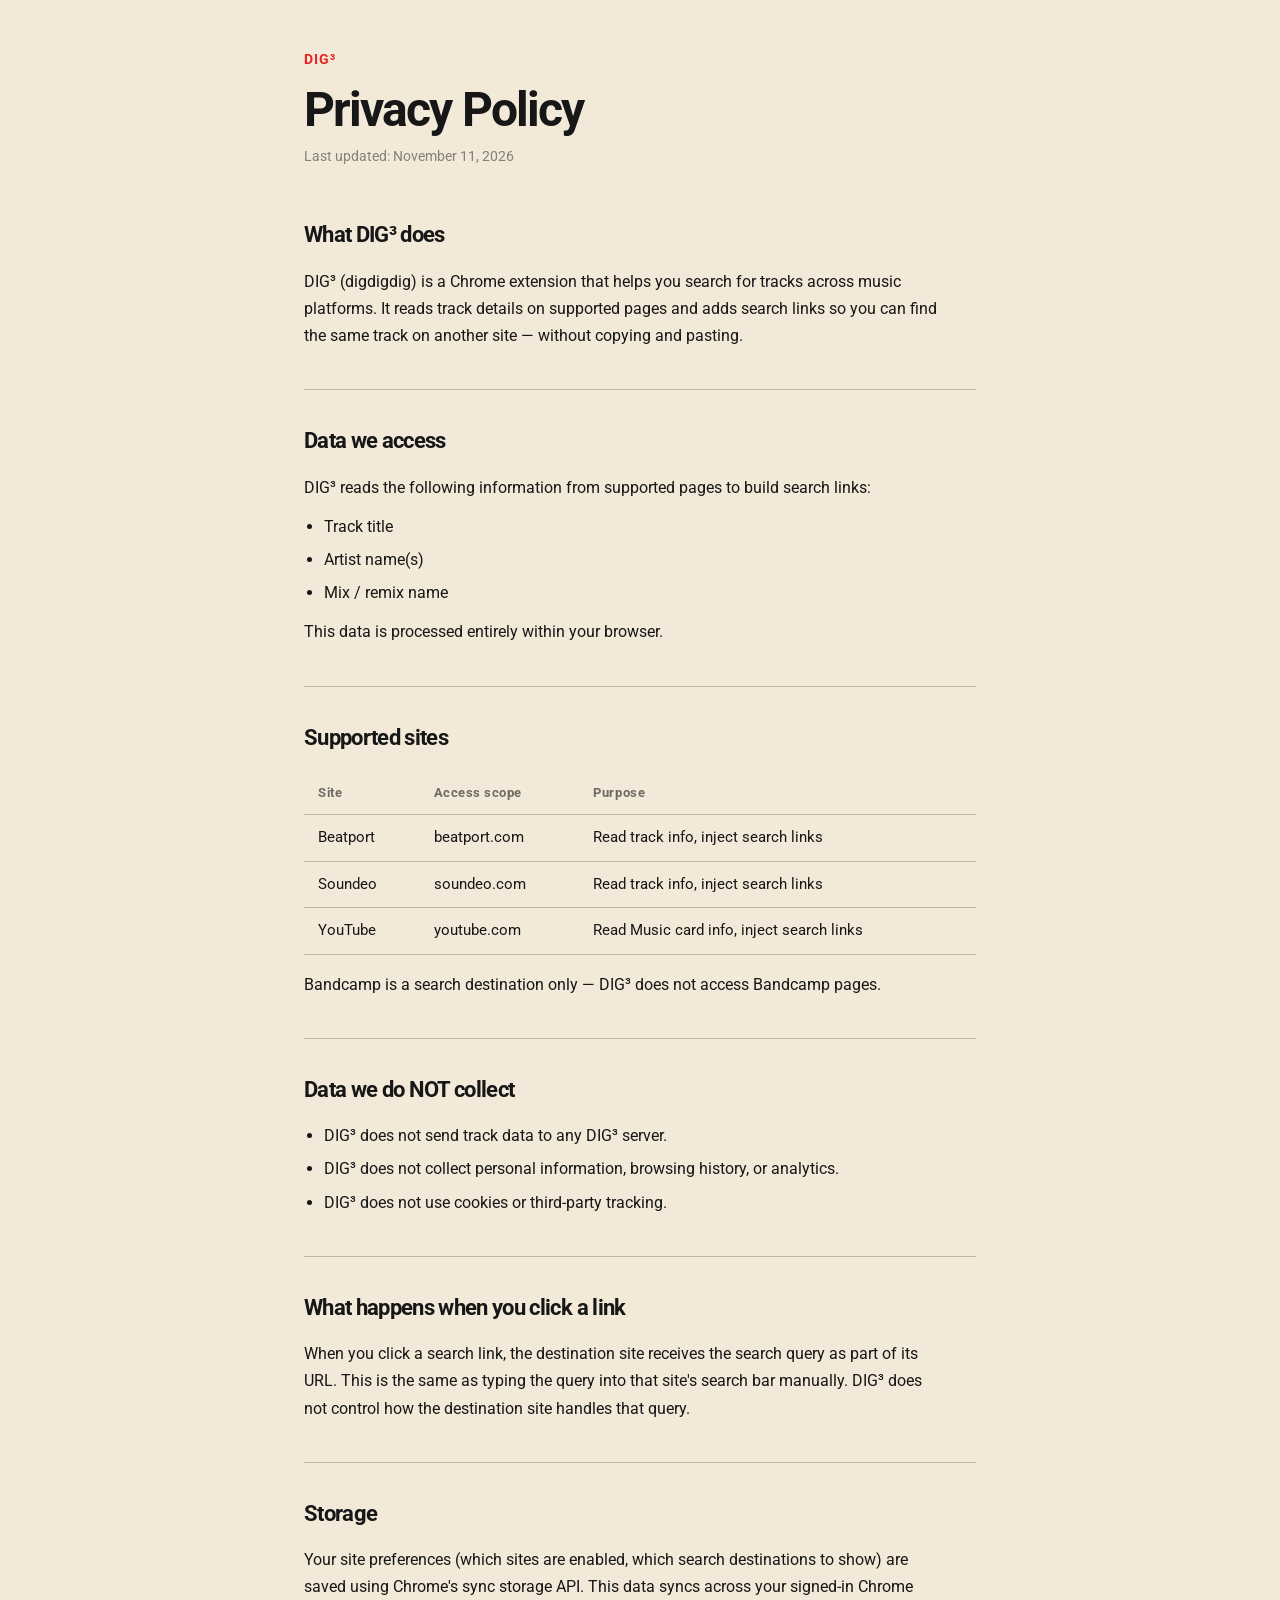
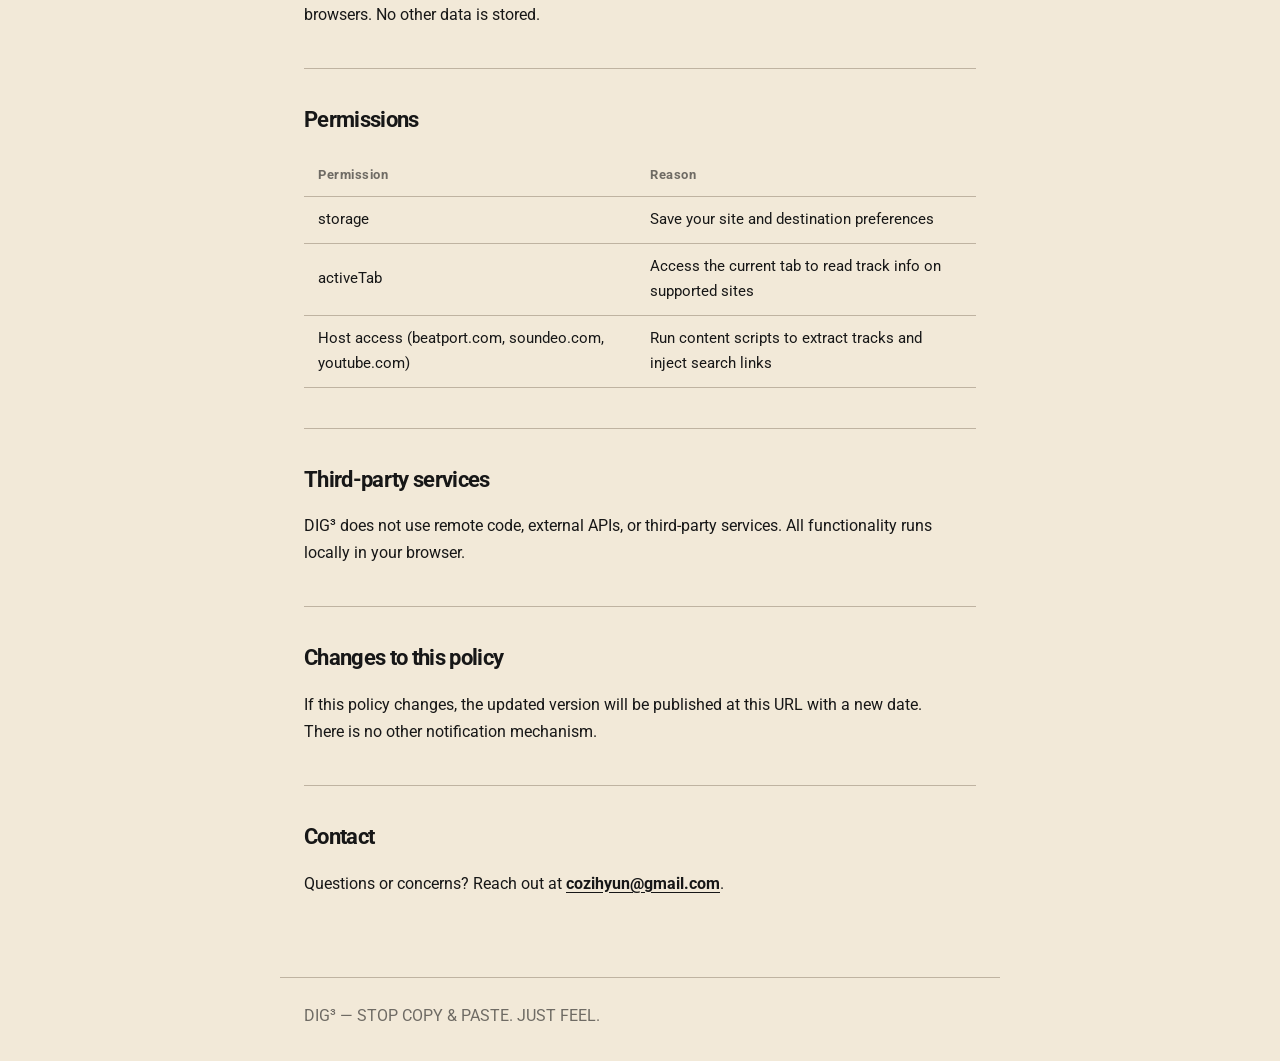
==== index.html @ 4649af49 "init: add privacy policy page and README" ====
<!doctype html>
<html lang="en">
  <head>
    <meta charset="UTF-8" />
    <meta name="viewport" content="width=device-width, initial-scale=1.0" />
    <title>Privacy Policy — DIG³</title>
    <style>
      @import url('https://fonts.googleapis.com/css2?family=Roboto:wght@400;700&display=swap');

      * { margin: 0; padding: 0; box-sizing: border-box; }

      body {
        background: #f2e9d8;
        color: #171717;
        font-family: Roboto, Arial, sans-serif;
        line-height: 1.7;
      }

      main {
        max-width: 720px;
        margin: 0 auto;
        padding: 48px 24px 80px;
      }

      .brand {
        font-size: 14px;
        font-weight: 700;
        color: #e52320;
        letter-spacing: 0.08em;
        margin-bottom: 12px;
      }

      h1 {
        font-size: clamp(32px, 5vw, 48px);
        letter-spacing: -0.04em;
        line-height: 1.1;
        margin-bottom: 8px;
      }

      .updated {
        font-size: 14px;
        color: rgb(23 23 23 / 0.5);
        margin-bottom: 48px;
      }

      h2 {
        font-size: 22px;
        letter-spacing: -0.03em;
        margin: 40px 0 14px;
        padding-top: 32px;
        border-top: 1px solid #bfb3a1;
      }

      h2:first-of-type {
        margin-top: 0;
        padding-top: 0;
        border-top: none;
      }

      p, li {
        font-size: 16px;
        max-width: 640px;
      }

      p + p {
        margin-top: 12px;
      }

      ul {
        margin: 12px 0;
        padding-left: 20px;
      }

      li {
        margin-bottom: 6px;
      }

      table {
        width: 100%;
        border-collapse: collapse;
        margin: 16px 0;
        font-size: 15px;
      }

      th, td {
        text-align: left;
        padding: 10px 14px;
        border-bottom: 1px solid #bfb3a1;
      }

      th {
        font-weight: 700;
        font-size: 13px;
        letter-spacing: 0.04em;
        color: rgb(23 23 23 / 0.6);
      }

      a {
        color: #171717;
        font-weight: 700;
        text-underline-offset: 3px;
      }

      footer {
        max-width: 720px;
        margin: 0 auto;
        padding: 24px 24px 32px;
        border-top: 1px solid #bfb3a1;
        font-size: 14px;
        color: rgb(23 23 23 / 0.6);
      }

      footer a {
        color: rgb(23 23 23 / 0.6);
      }

      @media (max-width: 480px) {
        main { padding: 32px 20px 56px; }
        h2 { font-size: 20px; }
      }
    </style>
  </head>
  <body>
    <main>
      <p class="brand">DIG³</p>
      <h1>Privacy Policy</h1>
      <p class="updated">Last updated: November 11, 2026</p>

      <h2>What DIG³ does</h2>
      <p>
        DIG³ (digdigdig) is a Chrome extension that helps you search for tracks
        across music platforms. It reads track details on supported pages and
        adds search links so you can find the same track on another site —
        without copying and pasting.
      </p>

      <h2>Data we access</h2>
      <p>
        DIG³ reads the following information from supported pages to build
        search links:
      </p>
      <ul>
        <li>Track title</li>
        <li>Artist name(s)</li>
        <li>Mix / remix name</li>
      </ul>
      <p>This data is processed entirely within your browser.</p>

      <h2>Supported sites</h2>
      <table>
        <thead>
          <tr>
            <th>Site</th>
            <th>Access scope</th>
            <th>Purpose</th>
          </tr>
        </thead>
        <tbody>
          <tr>
            <td>Beatport</td>
            <td>beatport.com</td>
            <td>Read track info, inject search links</td>
          </tr>
          <tr>
            <td>Soundeo</td>
            <td>soundeo.com</td>
            <td>Read track info, inject search links</td>
          </tr>
          <tr>
            <td>YouTube</td>
            <td>youtube.com</td>
            <td>Read Music card info, inject search links</td>
          </tr>
        </tbody>
      </table>
      <p>
        Bandcamp is a search destination only — DIG³ does not access Bandcamp
        pages.
      </p>

      <h2>Data we do NOT collect</h2>
      <ul>
        <li>DIG³ does not send track data to any DIG³ server.</li>
        <li>DIG³ does not collect personal information, browsing history, or analytics.</li>
        <li>DIG³ does not use cookies or third-party tracking.</li>
      </ul>

      <h2>What happens when you click a link</h2>
      <p>
        When you click a search link, the destination site receives the search
        query as part of its URL. This is the same as typing the query into
        that site's search bar manually. DIG³ does not control how the
        destination site handles that query.
      </p>

      <h2>Storage</h2>
      <p>
        Your site preferences (which sites are enabled, which search
        destinations to show) are saved using Chrome's sync storage API. This
        data syncs across your signed-in Chrome browsers. No other data is
        stored.
      </p>

      <h2>Permissions</h2>
      <table>
        <thead>
          <tr>
            <th>Permission</th>
            <th>Reason</th>
          </tr>
        </thead>
        <tbody>
          <tr>
            <td>storage</td>
            <td>Save your site and destination preferences</td>
          </tr>
          <tr>
            <td>activeTab</td>
            <td>Access the current tab to read track info on supported sites</td>
          </tr>
          <tr>
            <td>Host access (beatport.com, soundeo.com, youtube.com)</td>
            <td>Run content scripts to extract tracks and inject search links</td>
          </tr>
        </tbody>
      </table>

      <h2>Third-party services</h2>
      <p>
        DIG³ does not use remote code, external APIs, or third-party services.
        All functionality runs locally in your browser.
      </p>

      <h2>Changes to this policy</h2>
      <p>
        If this policy changes, the updated version will be published at this
        URL with a new date. There is no other notification mechanism.
      </p>

      <h2>Contact</h2>
      <p>
        Questions or concerns? Reach out at
        <a href="mailto:cozihyun@gmail.com">cozihyun@gmail.com</a>.
      </p>
    </main>
    <footer>
      <p>DIG³ — STOP COPY & PASTE. JUST FEEL.</p>
    </footer>
  </body>
</html>
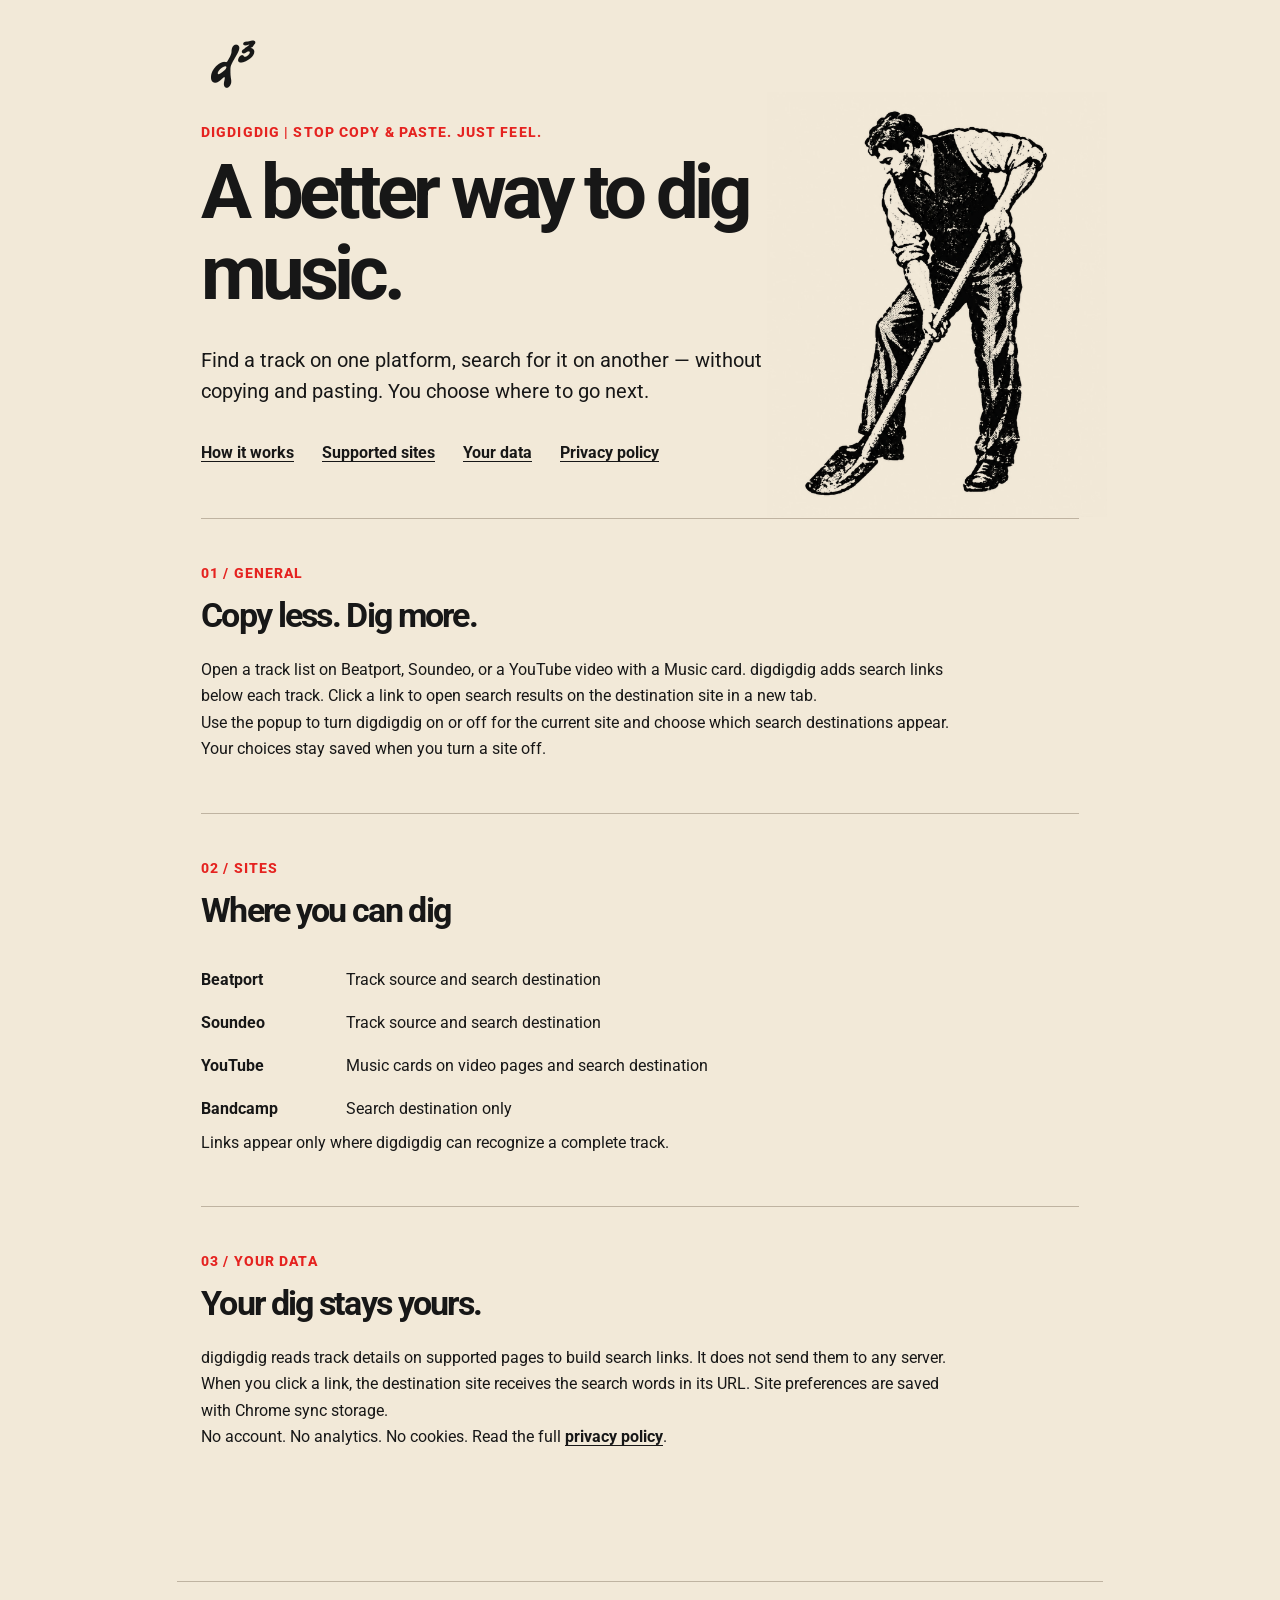
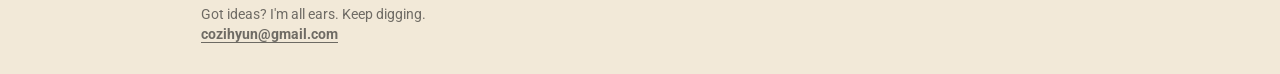
==== commit 488a2531: "feat: landing page, privacy page, shared styles, favicon Split index.html into landing page and sepa" ====
--- a/index.html
+++ b/index.html
@@ -3,248 +3,75 @@
   <head>
     <meta charset="UTF-8" />
     <meta name="viewport" content="width=device-width, initial-scale=1.0" />
-    <title>Privacy Policy — DIG³</title>
-    <style>
-      @import url('https://fonts.googleapis.com/css2?family=Roboto:wght@400;700&display=swap');
-
-      * { margin: 0; padding: 0; box-sizing: border-box; }
-
-      body {
-        background: #f2e9d8;
-        color: #171717;
-        font-family: Roboto, Arial, sans-serif;
-        line-height: 1.7;
-      }
-
-      main {
-        max-width: 720px;
-        margin: 0 auto;
-        padding: 48px 24px 80px;
-      }
-
-      .brand {
-        font-size: 14px;
-        font-weight: 700;
-        color: #e52320;
-        letter-spacing: 0.08em;
-        margin-bottom: 12px;
-      }
-
-      h1 {
-        font-size: clamp(32px, 5vw, 48px);
-        letter-spacing: -0.04em;
-        line-height: 1.1;
-        margin-bottom: 8px;
-      }
-
-      .updated {
-        font-size: 14px;
-        color: rgb(23 23 23 / 0.5);
-        margin-bottom: 48px;
-      }
-
-      h2 {
-        font-size: 22px;
-        letter-spacing: -0.03em;
-        margin: 40px 0 14px;
-        padding-top: 32px;
-        border-top: 1px solid #bfb3a1;
-      }
-
-      h2:first-of-type {
-        margin-top: 0;
-        padding-top: 0;
-        border-top: none;
-      }
-
-      p, li {
-        font-size: 16px;
-        max-width: 640px;
-      }
-
-      p + p {
-        margin-top: 12px;
-      }
-
-      ul {
-        margin: 12px 0;
-        padding-left: 20px;
-      }
-
-      li {
-        margin-bottom: 6px;
-      }
-
-      table {
-        width: 100%;
-        border-collapse: collapse;
-        margin: 16px 0;
-        font-size: 15px;
-      }
-
-      th, td {
-        text-align: left;
-        padding: 10px 14px;
-        border-bottom: 1px solid #bfb3a1;
-      }
-
-      th {
-        font-weight: 700;
-        font-size: 13px;
-        letter-spacing: 0.04em;
-        color: rgb(23 23 23 / 0.6);
-      }
-
-      a {
-        color: #171717;
-        font-weight: 700;
-        text-underline-offset: 3px;
-      }
-
-      footer {
-        max-width: 720px;
-        margin: 0 auto;
-        padding: 24px 24px 32px;
-        border-top: 1px solid #bfb3a1;
-        font-size: 14px;
-        color: rgb(23 23 23 / 0.6);
-      }
-
-      footer a {
-        color: rgb(23 23 23 / 0.6);
-      }
-
-      @media (max-width: 480px) {
-        main { padding: 32px 20px 56px; }
-        h2 { font-size: 20px; }
-      }
-    </style>
+    <title>digdigdig — A better way to dig music.</title>
+    <link rel="icon" type="image/png" href="imgs/favicon.png" />
+    <link rel="stylesheet" href="./style.css" />
   </head>
   <body>
     <main>
-      <p class="brand">DIG³</p>
-      <h1>Privacy Policy</h1>
-      <p class="updated">Last updated: November 11, 2026</p>
+      <header>
+        <img class="logo" src="imgs/logo.png" alt="digdigdig" width="64" height="64" />
+        <p class="tagline">DIGDIGDIG | STOP COPY &amp; PASTE. JUST FEEL.</p>
+        <h1>A better way to dig music.</h1>
+        <p class="intro">
+          Find a track on one platform, search for it on another —
+          without copying and pasting.
+          You choose where to go next.
+        </p>
+        <img class="hero-illustration" src="imgs/illust-01.webp" alt="" aria-hidden="true" />
+        <nav aria-label="Page sections">
+          <a href="#general">How it works</a>
+          <a href="#sites">Supported sites</a>
+          <a href="#data">Your data</a>
+          <a href="privacy.html">Privacy policy</a>
+        </nav>
+      </header>
 
-      <h2>What DIG³ does</h2>
-      <p>
-        DIG³ (digdigdig) is a Chrome extension that helps you search for tracks
-        across music platforms. It reads track details on supported pages and
-        adds search links so you can find the same track on another site —
-        without copying and pasting.
-      </p>
+      <section id="general">
+        <p class="section-label">01 / GENERAL</p>
+        <h2>Copy less. Dig more.</h2>
+        <p>
+          Open a track list on Beatport, Soundeo, or a YouTube video with a
+          Music card. digdigdig adds search links below each track. Click a
+          link to open search results on the destination site in a new tab.
+        </p>
+        <p>
+          Use the popup to turn digdigdig on or off for the current site and
+          choose which search destinations appear. Your choices stay saved
+          when you turn a site off.
+        </p>
+      </section>
 
-      <h2>Data we access</h2>
-      <p>
-        DIG³ reads the following information from supported pages to build
-        search links:
-      </p>
-      <ul>
-        <li>Track title</li>
-        <li>Artist name(s)</li>
-        <li>Mix / remix name</li>
-      </ul>
-      <p>This data is processed entirely within your browser.</p>
+      <section id="sites">
+        <p class="section-label">02 / SITES</p>
+        <h2>Where you can dig</h2>
+        <dl>
+          <div><dt>Beatport</dt><dd>Track source and search destination</dd></div>
+          <div><dt>Soundeo</dt><dd>Track source and search destination</dd></div>
+          <div><dt>YouTube</dt><dd>Music cards on video pages and search destination</dd></div>
+          <div><dt>Bandcamp</dt><dd>Search destination only</dd></div>
+        </dl>
+        <p>Links appear only where digdigdig can recognize a complete track.</p>
+      </section>
 
-      <h2>Supported sites</h2>
-      <table>
-        <thead>
-          <tr>
-            <th>Site</th>
-            <th>Access scope</th>
-            <th>Purpose</th>
-          </tr>
-        </thead>
-        <tbody>
-          <tr>
-            <td>Beatport</td>
-            <td>beatport.com</td>
-            <td>Read track info, inject search links</td>
-          </tr>
-          <tr>
-            <td>Soundeo</td>
-            <td>soundeo.com</td>
-            <td>Read track info, inject search links</td>
-          </tr>
-          <tr>
-            <td>YouTube</td>
-            <td>youtube.com</td>
-            <td>Read Music card info, inject search links</td>
-          </tr>
-        </tbody>
-      </table>
-      <p>
-        Bandcamp is a search destination only — DIG³ does not access Bandcamp
-        pages.
-      </p>
-
-      <h2>Data we do NOT collect</h2>
-      <ul>
-        <li>DIG³ does not send track data to any DIG³ server.</li>
-        <li>DIG³ does not collect personal information, browsing history, or analytics.</li>
-        <li>DIG³ does not use cookies or third-party tracking.</li>
-      </ul>
-
-      <h2>What happens when you click a link</h2>
-      <p>
-        When you click a search link, the destination site receives the search
-        query as part of its URL. This is the same as typing the query into
-        that site's search bar manually. DIG³ does not control how the
-        destination site handles that query.
-      </p>
-
-      <h2>Storage</h2>
-      <p>
-        Your site preferences (which sites are enabled, which search
-        destinations to show) are saved using Chrome's sync storage API. This
-        data syncs across your signed-in Chrome browsers. No other data is
-        stored.
-      </p>
-
-      <h2>Permissions</h2>
-      <table>
-        <thead>
-          <tr>
-            <th>Permission</th>
-            <th>Reason</th>
-          </tr>
-        </thead>
-        <tbody>
-          <tr>
-            <td>storage</td>
-            <td>Save your site and destination preferences</td>
-          </tr>
-          <tr>
-            <td>activeTab</td>
-            <td>Access the current tab to read track info on supported sites</td>
-          </tr>
-          <tr>
-            <td>Host access (beatport.com, soundeo.com, youtube.com)</td>
-            <td>Run content scripts to extract tracks and inject search links</td>
-          </tr>
-        </tbody>
-      </table>
-
-      <h2>Third-party services</h2>
-      <p>
-        DIG³ does not use remote code, external APIs, or third-party services.
-        All functionality runs locally in your browser.
-      </p>
-
-      <h2>Changes to this policy</h2>
-      <p>
-        If this policy changes, the updated version will be published at this
-        URL with a new date. There is no other notification mechanism.
-      </p>
-
-      <h2>Contact</h2>
-      <p>
-        Questions or concerns? Reach out at
-        <a href="mailto:cozihyun@gmail.com">cozihyun@gmail.com</a>.
-      </p>
+      <section id="data">
+        <p class="section-label">03 / YOUR DATA</p>
+        <h2>Your dig stays yours.</h2>
+        <p>
+          digdigdig reads track details on supported pages to build search
+          links. It does not send them to any server. When you click a link,
+          the destination site receives the search words in its URL. Site
+          preferences are saved with Chrome sync storage.
+        </p>
+        <p>
+          No account. No analytics. No cookies. Read the full
+          <a href="privacy.html">privacy policy</a>.
+        </p>
+      </section>
     </main>
     <footer>
-      <p>DIG³ — STOP COPY & PASTE. JUST FEEL.</p>
+      <p>Got ideas? I'm all ears. Keep digging.</p>
+      <p><a href="mailto:cozihyun@gmail.com">cozihyun@gmail.com</a></p>
     </footer>
   </body>
 </html>
--- a/style.css
+++ b/style.css
@@ -0,0 +1,255 @@
+@import url('https://fonts.googleapis.com/css2?family=Roboto:wght@400;700;900&display=swap');
+
+* { margin: 0; padding: 0; box-sizing: border-box; }
+
+body {
+  background: #f2e9d8;
+  color: #171717;
+  font-family: Roboto, Arial, sans-serif;
+}
+
+main {
+  max-width: 926px;
+  margin: 0 auto;
+  padding: 32px 24px 80px;
+}
+
+/* Header */
+header {
+  position: relative;
+  padding-bottom: 56px;
+}
+
+.logo {
+  display: block;
+  width: 64px;
+  height: 64px;
+}
+
+.tagline,
+.section-label {
+  color: #e52320;
+  font-size: 14px;
+  font-weight: 800;
+  letter-spacing: 0.08em;
+}
+
+.tagline {
+  margin: 28px 0 12px;
+}
+
+h1 {
+  position: relative;
+  z-index: 1;
+  max-width: 650px;
+  margin: 0;
+  font-size: clamp(40px, 6vw, 76px);
+  line-height: 1.06;
+  letter-spacing: -0.065em;
+}
+
+.intro {
+  position: relative;
+  z-index: 1;
+  max-width: 620px;
+  margin: 32px 0 0;
+  font-size: 20px;
+  line-height: 1.55;
+}
+
+.hero-illustration {
+  position: absolute;
+  top: 60px;
+  right: -28px;
+  width: 340px;
+  height: auto;
+  mix-blend-mode: multiply;
+  pointer-events: none;
+}
+
+nav {
+  position: relative;
+  z-index: 1;
+  display: flex;
+  flex-wrap: wrap;
+  gap: 12px 28px;
+  margin-top: 36px;
+}
+
+/* Links */
+a {
+  color: #171717;
+  font-weight: 700;
+  text-underline-offset: 3px;
+}
+
+a:focus-visible {
+  outline: 2px solid #e52320;
+  outline-offset: 4px;
+}
+
+/* Sections */
+section {
+  padding: 46px 0 50px;
+  border-top: 1px solid #bfb3a1;
+}
+
+.section-label {
+  margin: 0 0 14px;
+}
+
+h2 {
+  margin: 0 0 22px;
+  font-size: 34px;
+  letter-spacing: -0.05em;
+}
+
+section p:not(.section-label) {
+  max-width: 760px;
+  line-height: 1.65;
+}
+
+/* Definition list */
+dl {
+  margin: 28px 0 0;
+}
+
+dl div {
+  display: flex;
+  gap: 20px;
+  padding: 12px 0;
+}
+
+dt {
+  flex: 0 0 125px;
+  font-weight: 700;
+}
+
+dd {
+  margin: 0;
+}
+
+/* Tables (privacy) */
+table {
+  width: 100%;
+  border-collapse: collapse;
+  margin: 16px 0;
+  font-size: 15px;
+}
+
+th, td {
+  text-align: left;
+  padding: 10px 14px;
+  border-bottom: 1px solid #bfb3a1;
+}
+
+th {
+  font-weight: 700;
+  font-size: 13px;
+  letter-spacing: 0.04em;
+  color: rgb(23 23 23 / 0.6);
+}
+
+/* Lists (privacy) */
+ul {
+  margin: 12px 0;
+  padding-left: 20px;
+  line-height: 1.65;
+}
+
+li {
+  margin-bottom: 6px;
+}
+
+/* Updated date (privacy) */
+.updated {
+  font-size: 14px;
+  color: rgb(23 23 23 / 0.5);
+  margin-bottom: 48px;
+}
+
+/* Privacy sections use h2 with border-top */
+.privacy-section {
+  margin: 40px 0 14px;
+  padding-top: 32px;
+  border-top: 1px solid #bfb3a1;
+  font-size: 22px;
+  letter-spacing: -0.03em;
+}
+
+.privacy-section:first-of-type {
+  margin-top: 0;
+  padding-top: 0;
+  border-top: none;
+}
+
+/* Footer */
+footer {
+  max-width: 926px;
+  margin: 0 auto;
+  padding: 24px 24px 32px;
+  border-top: 1px solid #bfb3a1;
+  font-size: 14px;
+  color: rgb(23 23 23 / 0.6);
+}
+
+footer p {
+  margin: 0;
+}
+
+footer p + p {
+  margin-top: 4px;
+}
+
+footer a {
+  color: rgb(23 23 23 / 0.6);
+}
+
+/* Responsive */
+@media (max-width: 760px) {
+  h1 {
+    max-width: 100%;
+  }
+
+  .intro {
+    max-width: 100%;
+  }
+
+  .hero-illustration {
+    position: static;
+    display: block;
+    width: min(70%, 300px);
+    margin: 12px 0 -12px auto;
+  }
+}
+
+@media (max-width: 480px) {
+  main {
+    padding: 28px 20px 56px;
+  }
+
+  .tagline,
+  .section-label {
+    font-size: 12px;
+  }
+
+  .intro {
+    font-size: 18px;
+  }
+
+  h2 {
+    font-size: 28px;
+  }
+
+  .privacy-section {
+    font-size: 20px;
+  }
+
+  dl div {
+    display: block;
+  }
+
+  dd {
+    margin-top: 2px;
+  }
+}
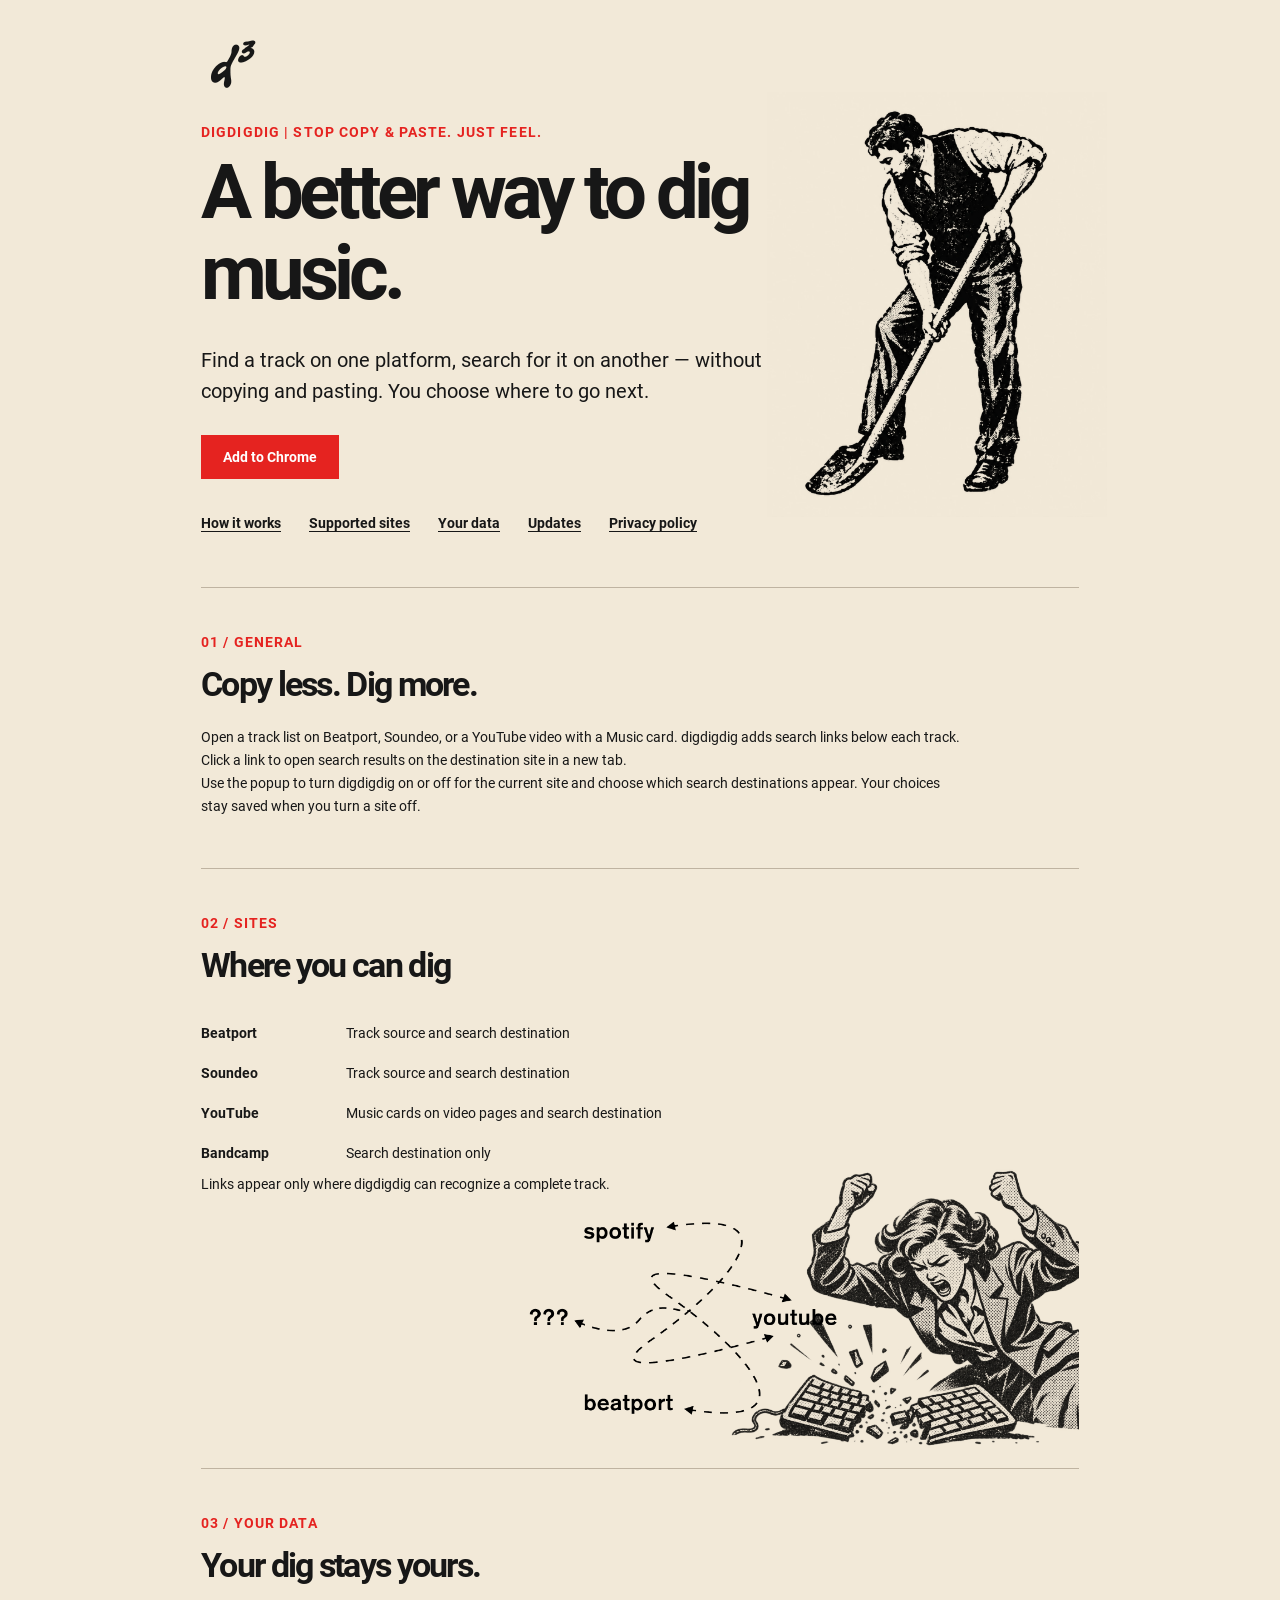
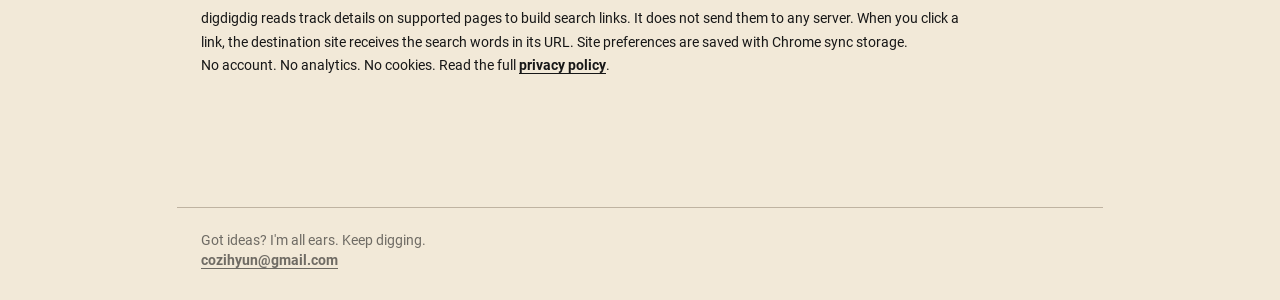
==== commit bf937261: "feat(site): add install links and release history" ====
--- a/index.html
+++ b/index.html
@@ -4,13 +4,13 @@
     <meta charset="UTF-8" />
     <meta name="viewport" content="width=device-width, initial-scale=1.0" />
     <title>digdigdig — A better way to dig music.</title>
-    <link rel="icon" type="image/png" href="imgs/favicon.png" />
-    <link rel="stylesheet" href="./style.css" />
+    <link rel="icon" type="image/png" href="assets/images/favicon.png" />
+    <link rel="stylesheet" href="assets/css/site.css" />
   </head>
   <body>
     <main>
       <header>
-        <img class="logo" src="imgs/logo.png" alt="digdigdig" width="64" height="64" />
+        <img class="logo" src="assets/images/logo.png" alt="digdigdig" width="64" height="64" />
         <p class="tagline">DIGDIGDIG | STOP COPY &amp; PASTE. JUST FEEL.</p>
         <h1>A better way to dig music.</h1>
         <p class="intro">
@@ -18,11 +18,13 @@
           without copying and pasting.
           You choose where to go next.
         </p>
-        <img class="hero-illustration" src="imgs/illust-01.webp" alt="" aria-hidden="true" />
+        <a class="download-link" href="https://chromewebstore.google.com/detail/digdigdig/dhjfcmhjhjbhbmgchpfiaplenpinpmdg" target="_blank" rel="noopener noreferrer">Add to Chrome</a>
+        <img class="hero-illustration" src="assets/images/illust-01.webp" alt="" aria-hidden="true" />
         <nav aria-label="Page sections">
           <a href="#general">How it works</a>
           <a href="#sites">Supported sites</a>
           <a href="#data">Your data</a>
+          <a href="updates.html">Updates</a>
           <a href="privacy.html">Privacy policy</a>
         </nav>
       </header>
@@ -51,6 +53,7 @@
           <div><dt>YouTube</dt><dd>Music cards on video pages and search destination</dd></div>
           <div><dt>Bandcamp</dt><dd>Search destination only</dd></div>
         </dl>
+        <img class="sites-illustration" src="assets/images/illust02.png" alt="" aria-hidden="true" width="1105" height="502" />
         <p>Links appear only where digdigdig can recognize a complete track.</p>
       </section>
 
--- a/assets/css/site.css
+++ b/assets/css/site.css
@@ -0,0 +1,356 @@
+@font-face {
+  font-family: Roboto;
+  src: url("../fonts/Roboto-Regular.ttf") format("truetype");
+  font-style: normal;
+  font-weight: 400;
+  font-display: swap;
+}
+
+@font-face {
+  font-family: Roboto;
+  src: url("../fonts/Roboto-Bold.ttf") format("truetype");
+  font-style: normal;
+  font-weight: 700 900;
+  font-display: swap;
+}
+
+* { margin: 0; padding: 0; box-sizing: border-box; }
+
+body {
+  background: #f2e9d8;
+  color: #171717;
+  font-family: Roboto, Arial, sans-serif;
+  font-size: 14px;
+}
+
+main {
+  max-width: 926px;
+  margin: 0 auto;
+  padding: 32px 24px 80px;
+}
+
+/* Header */
+header {
+  position: relative;
+  padding-bottom: 56px;
+}
+
+.logo {
+  display: block;
+  width: 64px;
+  height: 64px;
+}
+
+.tagline,
+.section-label {
+  color: #e52320;
+  font-size: 14px;
+  font-weight: 800;
+  letter-spacing: 0.08em;
+}
+
+.tagline {
+  margin: 28px 0 12px;
+}
+
+h1 {
+  position: relative;
+  z-index: 1;
+  max-width: 650px;
+  margin: 0;
+  font-size: clamp(40px, 6vw, 76px);
+  line-height: 1.06;
+  letter-spacing: -0.065em;
+}
+
+.intro {
+  position: relative;
+  z-index: 1;
+  max-width: 620px;
+  margin: 32px 0 0;
+  font-size: 20px;
+  line-height: 1.55;
+}
+
+.download-link {
+  position: relative;
+  z-index: 1;
+  display: inline-block;
+  margin-top: 28px;
+  padding: 14px 22px;
+  background: #e52320;
+  color: #fff;
+  text-decoration: none;
+}
+
+.download-link:hover {
+  background: #bd1c1a;
+}
+
+.hero-illustration {
+  position: absolute;
+  top: 60px;
+  right: -28px;
+  width: 340px;
+  height: auto;
+  mix-blend-mode: multiply;
+  pointer-events: none;
+}
+
+nav {
+  position: relative;
+  z-index: 1;
+  display: flex;
+  flex-wrap: wrap;
+  gap: 12px 28px;
+  margin-top: 36px;
+}
+
+/* Links */
+a {
+  color: #171717;
+  font-weight: 700;
+  text-underline-offset: 3px;
+}
+
+a:focus-visible {
+  outline: 2px solid #e52320;
+  outline-offset: 4px;
+}
+
+/* Sections */
+section {
+  padding: 46px 0 50px;
+  border-top: 1px solid #bfb3a1;
+}
+
+.section-label {
+  margin: 0 0 14px;
+}
+
+h2 {
+  margin: 0 0 22px;
+  font-size: 34px;
+  letter-spacing: -0.05em;
+}
+
+section p:not(.section-label) {
+  max-width: 760px;
+  line-height: 1.65;
+}
+
+/* Supported sites illustration */
+#sites {
+  position: relative;
+  min-height: 600px;
+  overflow: hidden;
+}
+
+#sites dl,
+#sites > p:last-child {
+  position: relative;
+  z-index: 1;
+  max-width: 500px;
+}
+
+.sites-illustration {
+  position: absolute;
+  right: -65px;
+  bottom: 20px;
+  width: min(70%, 620px);
+  height: auto;
+  mix-blend-mode: multiply;
+  pointer-events: none;
+}
+
+/* Definition list */
+dl {
+  margin: 28px 0 0;
+}
+
+dl div {
+  display: flex;
+  gap: 20px;
+  padding: 12px 0;
+}
+
+dt {
+  flex: 0 0 125px;
+  font-weight: 700;
+}
+
+dd {
+  margin: 0;
+}
+
+/* Tables (privacy) */
+table {
+  width: 100%;
+  border-collapse: collapse;
+  margin: 16px 0;
+  font-size: 15px;
+}
+
+th, td {
+  text-align: left;
+  padding: 10px 14px;
+  border-bottom: 1px solid #bfb3a1;
+}
+
+th {
+  font-weight: 700;
+  font-size: 13px;
+  letter-spacing: 0.04em;
+  color: rgb(23 23 23 / 0.6);
+}
+
+/* Lists (privacy) */
+ul {
+  margin: 12px 0;
+  padding-left: 20px;
+  line-height: 1.65;
+}
+
+li {
+  margin-bottom: 6px;
+}
+
+/* Updated date (privacy) */
+.updated {
+  font-size: 14px;
+  color: rgb(23 23 23 / 0.5);
+  margin-bottom: 48px;
+}
+
+/* Privacy sections use h2 with border-top */
+.privacy-section {
+  margin: 40px 0 14px;
+  padding-top: 32px;
+  border-top: 1px solid #bfb3a1;
+  font-size: 22px;
+  letter-spacing: -0.03em;
+}
+
+.privacy-section:first-of-type {
+  margin-top: 0;
+  padding-top: 0;
+  border-top: none;
+}
+
+/* Updates */
+.updates-header {
+  padding-bottom: 72px;
+}
+
+.release-heading {
+  display: flex;
+  align-items: center;
+  flex-wrap: wrap;
+  gap: 10px 18px;
+}
+
+.release-heading .section-label {
+  margin-bottom: 0;
+}
+
+.release-status {
+  padding: 5px 9px;
+  border: 1px solid #e52320;
+  color: #e52320;
+  font-size: 11px;
+  font-weight: 700;
+  letter-spacing: 0.08em;
+  text-transform: uppercase;
+}
+
+.release h2 {
+  margin-top: 14px;
+}
+
+.release-list {
+  max-width: 760px;
+  margin-top: 16px;
+}
+
+/* Footer */
+footer {
+  max-width: 926px;
+  margin: 0 auto;
+  padding: 24px 24px 32px;
+  border-top: 1px solid #bfb3a1;
+  font-size: 14px;
+  color: rgb(23 23 23 / 0.6);
+}
+
+footer p {
+  margin: 0;
+}
+
+footer p + p {
+  margin-top: 4px;
+}
+
+footer a {
+  color: rgb(23 23 23 / 0.6);
+}
+
+/* Responsive */
+@media (max-width: 760px) {
+  #sites {
+    min-height: 0;
+  }
+
+  .sites-illustration {
+    position: static;
+    display: block;
+    width: 100%;
+    margin: 12px 0;
+  }
+
+
+  h1 {
+    max-width: 100%;
+  }
+
+  .intro {
+    max-width: 100%;
+  }
+
+  .hero-illustration {
+    position: static;
+    display: block;
+    width: min(70%, 300px);
+    margin: 12px 0 -12px auto;
+  }
+}
+
+@media (max-width: 480px) {
+  main {
+    padding: 28px 20px 56px;
+  }
+
+  .tagline,
+  .section-label {
+    font-size: 12px;
+  }
+
+  .intro {
+    font-size: 18px;
+  }
+
+  h2 {
+    font-size: 28px;
+  }
+
+  .privacy-section {
+    font-size: 20px;
+  }
+
+  dl div {
+    display: block;
+  }
+
+  dd {
+    margin-top: 2px;
+  }
+}
